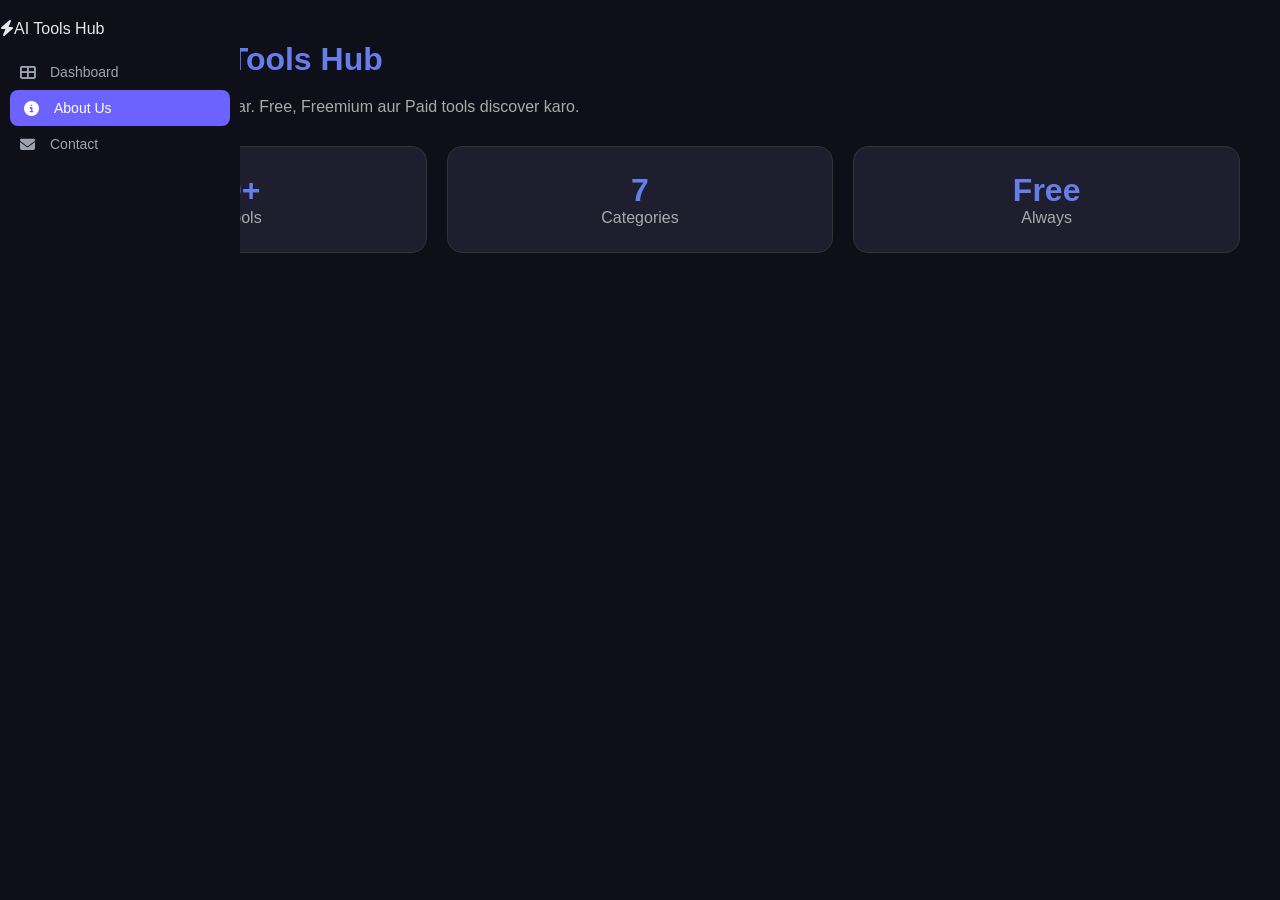
==== about.html @ 60e75125 "Add about and contact pages" ====
<!DOCTYPE html>
<html lang="en">
<head>
<meta charset="UTF-8"/>
<title>About - AI Tools Hub</title>
<link rel="stylesheet" href="css/style.css"/>
<link rel="stylesheet" href="css/sidebar.css"/>
<link rel="stylesheet" href="https://cdnjs.cloudflare.com/ajax/libs/font-awesome/6.4.0/css/all.min.css"/>
</head>
<body class="dark-mode">
<div class="layout">
<aside class="sidebar">
<div class="sidebar-header">
<div class="logo"><i class="fas fa-bolt"></i><span>AI Tools Hub</span></div>
</div>
<nav class="sidebar-nav">
<a class="nav-link" href="index.html"><i class="fas fa-th-large"></i> Dashboard</a>
<a class="nav-link active" href="about.html"><i class="fas fa-info-circle"></i> About Us</a>
<a class="nav-link" href="contact.html"><i class="fas fa-envelope"></i> Contact</a>
</nav>
</aside>
<main class="main-content" style="padding:40px">
<h1 style="color:#667eea">⚡ About AI Tools Hub</h1>
<p style="color:#aaa;margin-top:20px">70+ best AI tools ek jagah par. Free, Freemium aur Paid tools discover karo.</p>
<div style="display:grid;grid-template-columns:repeat(3,1fr);gap:20px;margin-top:30px">
<div style="background:#1e1e2e;padding:25px;border-radius:15px;text-align:center;border:1px solid #333">
<div style="font-size:2rem;color:#667eea;font-weight:700">70+</div>
<div style="color:#aaa">AI Tools</div>
</div>
<div style="background:#1e1e2e;padding:25px;border-radius:15px;text-align:center;border:1px solid #333">
<div style="font-size:2rem;color:#667eea;font-weight:700">7</div>
<div style="color:#aaa">Categories</div>
</div>
<div style="background:#1e1e2e;padding:25px;border-radius:15px;text-align:center;border:1px solid #333">
<div style="font-size:2rem;color:#667eea;font-weight:700">Free</div>
<div style="color:#aaa">Always</div>
</div>
</div>
</main>
</div>
</body>
</html>
---- css/style.css ----
/* ===== ROOT VARIABLES ===== */
:root {
  --primary: #6c63ff;
    --sidebar-bg: #0f0f1a;
      --sidebar-text: #ffffff;
        --main-bg: #f5f6fa;
          --card-bg: #ffffff;
            --text-dark: #1a1a2e;
              --text-gray: #6b7280;
                --border: #e5e7eb;
                  --star: #f59e0b;
                  }

                  /* ===== RESET ===== */
                  * {
                    margin: 0;
                      padding: 0;
                        box-sizing: border-box;
                          font-family: 'Inter', sans-serif;
                          }

                          /* ===== LAYOUT ===== */
                          .app-wrapper {
                            display: flex;
                              min-height: 100vh;
                              }

                              .main-area {
                                flex: 1;
                                  display: flex;
                                    flex-direction: column;
                                      background: var(--main-bg);
                                      }

                                      .content {
                                        padding: 24px;
                                          flex: 1;
                                          }
                                             /* ===== NAVBAR ===== */
                                             .navbar {
                                               height: 70px;
                                                 background: #ffffff;
                                                   display: flex;
                                                     align-items: center;
                                                       justify-content: space-between;
                                                         padding: 0 28px;
                                                           border-bottom: 1px solid var(--border);
                                                             position: sticky;
                                                               top: 0;
                                                                 z-index: 99;
                                                                   margin-left: 240px;
                                                                   }

                                                                   /* ===== WELCOME TEXT ===== */
                                                                   .navbar-left h3 {
                                                                     font-size: 15px;
                                                                       font-weight: 600;
                                                                         color: var(--text-dark);
                                                                         }

                                                                         .navbar-left p {
                                                                           font-size: 12px;
                                                                             color: var(--text-gray);
                                                                               margin-top: 2px;
                                                                               }

                                                                               /* ===== SEARCH BAR ===== */
                                                                               .search-bar {
                                                                                 display: flex;
                                                                                   align-items: center;
                                                                                     background: #f3f4f6;
                                                                                       border-radius: 10px;
                                                                                         padding: 8px 16px;
                                                                                           gap: 10px;
                                                                                             width: 320px;
                                                                                               border: 1px solid transparent;
                                                                                                 transition: all 0.2s;
                                                                                                 }

                                                                                                 .search-bar:focus-within {
                                                                                                   border-color: #6c63ff;
                                                                                                     background: #ffffff;
                                                                                                       box-shadow: 0 0 0 3px #6c63ff20;
                                                                                                       }

                                                                                                       .search-bar i {
                                                                                                         color: #9ca3af;
                                                                                                           font-size: 14px;
                                                                                                           }

                                                                                                           .search-bar input {
                                                                                                             border: none;
                                                                                                               background: none;
                                                                                                                 outline: none;
                                                                                                                   font-size: 14px;
                                                                                                                     color: var(--text-dark);
                                                                                                                       width: 100%;
                                                                                                                       }

                                                                                                                       .search-bar input::placeholder {
                                                                                                                         color: #9ca3af;
                                                                                                                         }

                                                                                                                         /* ===== NAVBAR RIGHT ICONS ===== */
                                                                                                                         .navbar-right {
                                                                                                                           display: flex;
                                                                                                                             align-items: center;
                                                                                                                               gap: 16px;
                                                                                                                               }

                                                                                                                               .icon-btn {
                                                                                                                                 width: 38px;
                                                                                                                                   height: 38px;
                                                                                                                                     border-radius: 10px;
                                                                                                                                       background: #f3f4f6;
                                                                                                                                         border: none;
                                                                                                                                           cursor: pointer;
                                                                                                                                             display: flex;
                                                                                                                                               align-items: center;
                                                                                                                                                 justify-content: center;
                                                                                                                                                   color: #6b7280;
                                                                                                                                                     font-size: 16px;
                                                                                                                                                       position: relative;
                                                                                                                                                         transition: all 0.2s;
                                                                                                                                                         }

                                                                                                                                                         .icon-btn:hover {
                                                                                                                                                           background: #6c63ff;
                                                                                                                                                             color: white;
                                                                                                                                                             }

                                                                                                                                                             /* Notification Badge */
                                                                                                                                                             .icon-btn .badge {
                                                                                                                                                               position: absolute;
                                                                                                                                                                 top: -4px;
                                                                                                                                                                   right: -4px;
                                                                                                                                                                     width: 16px;
                                                                                                                                                                       height: 16px;
                                                                                                                                                                         background: #ef4444;
                                                                                                                                                                           border-radius: 50%;
                                                                                                                                                                             font-size: 9px;
                                                                                                                                                                               color: white;
                                                                                                                                                                                 display: flex;
                                                                                                                                                                                   align-items: center;
                                                                                                                                                                                     justify-content: center;
                                                                                                                                                                                       font-weight: 700;
                                                                                                                                                                                       }

                                                                                                                                                                                       /* ===== PROFILE AVATAR ===== */
                                                                                                                                                                                       .profile-avatar {
                                                                                                                                                                                         width: 38px;
                                                                                                                                                                                           height: 38px;
                                                                                                                                                                                             border-radius: 50%;
                                                                                                                                                                                               background: #6c63ff;
                                                                                                                                                                                                 color: white;
                                                                                                                                                                                                   font-weight: 700;
                                                                                                                                                                                                     font-size: 15px;
                                                                                                                                                                                                       display: flex;
                                                                                                                                                                                                         align-items: center;
                                                                                                                                                                                                           justify-content: center;
                                                                                                                                                                                                             cursor: pointer;
                                                                                                                                                                                                               border: 2px solid #6c63ff40;
                                                                                                                                                                                                                 transition: all 0.2s;
                                                                                                                                                                                                                 }

                                                                                                                                                                                                                 .profile-avatar:hover {
                                                                                                                                                                                                                   border-color: #6c63ff;
                                                                                                                                                                                                                     transform: scale(1.05);
                                                                                                                                                                                                                     }
                                                                                                                                                                                                                      /* ===== MAIN AREA ===== */
                                                                                                                                                                                                                      .main-area {
                                                                                                                                                                                                                        margin-left: 240px;
                                                                                                                                                                                                                          flex: 1;
                                                                                                                                                                                                                            display: flex;
                                                                                                                                                                                                                              flex-direction: column;
                                                                                                                                                                                                                                min-height: 100vh;
                                                                                                                                                                                                                                  background: #f5f6fa;
                                                                                                                                                                                                                                  }

                                                                                                                                                                                                                                  .content {
                                                                                                                                                                                                                                    padding: 28px;
                                                                                                                                                                                                                                      flex: 1;
                                                                                                                                                                                                                                      }
                                                                                                                                                                                                                                      /* ===== DARK MODE ===== */
                                                                                                                                                                                                                                      body.dark-mode {
                                                                                                                                                                                                                                        background: #0f0f1a;
                                                                                                                                                                                                                                          color: #e5e7eb;
                                                                                                                                                                                                                                          }

                                                                                                                                                                                                                                          /* Navbar */
                                                                                                                                                                                                                                          body.dark-mode .navbar {
                                                                                                                                                                                                                                            background: #1a1a2e;
                                                                                                                                                                                                                                              border-bottom-color: #ffffff15;
                                                                                                                                                                                                                                              }

                                                                                                                                                                                                                                              body.dark-mode .navbar-left h3 {
                                                                                                                                                                                                                                                color: #ffffff;
                                                                                                                                                                                                                                                }

                                                                                                                                                                                                                                                body.dark-mode .navbar-left p {
                                                                                                                                                                                                                                                  color: #9ca3af;
                                                                                                                                                                                                                                                  }

                                                                                                                                                                                                                                                  /* Search Bar */
                                                                                                                                                                                                                                                  body.dark-mode .search-bar {
                                                                                                                                                                                                                                                    background: #0f0f1a;
                                                                                                                                                                                                                                                      border-color: #ffffff20;
                                                                                                                                                                                                                                                      }

                                                                                                                                                                                                                                                      body.dark-mode .search-bar input {
                                                                                                                                                                                                                                                        color: #ffffff;
                                                                                                                                                                                                                                                        }

                                                                                                                                                                                                                                                        body.dark-mode .search-bar input::placeholder {
                                                                                                                                                                                                                                                          color: #6b7280;
                                                                                                                                                                                                                                                          }

                                                                                                                                                                                                                                                          body.dark-mode .search-bar:focus-within {
                                                                                                                                                                                                                                                            border-color: #6c63ff;
                                                                                                                                                                                                                                                              background: #1a1a2e;
                                                                                                                                                                                                                                                              }

                                                                                                                                                                                                                                                              /* Icon Buttons */
                                                                                                                                                                                                                                                              body.dark-mode .icon-btn {
                                                                                                                                                                                                                                                                background: #0f0f1a;
                                                                                                                                                                                                                                                                  color: #9ca3af;
                                                                                                                                                                                                                                                                    border: 1px solid #ffffff15;
                                                                                                                                                                                                                                                                    }

                                                                                                                                                                                                                                                                    body.dark-mode .icon-btn:hover {
                                                                                                                                                                                                                                                                      background: #6c63ff;
                                                                                                                                                                                                                                                                        color: white;
                                                                                                                                                                                                                                                                          border-color: #6c63ff;
                                                                                                                                                                                                                                                                          }

                                                                                                                                                                                                                                                                          /* Main Area */
                                                                                                                                                                                                                                                                          body.dark-mode .main-area {
                                                                                                                                                                                                                                                                            background: #0f0f1a;
                                                                                                                                                                                                                                                                            }

                                                                                                                                                                                                                                                                            body.dark-mode .content {
                                                                                                                                                                                                                                                                              background: #0f0f1a;
                                                                                                                                                                                                                                                                              }

                                                                                                                                                                                                                                                                              /* Page Header */
                                                                                                                                                                                                                                                                              body.dark-mode .page-header h1 {
                                                                                                                                                                                                                                                                                color: #ffffff;
                                                                                                                                                                                                                                                                                }

                                                                                                                                                                                                                                                                                body.dark-mode .page-header p {
                                                                                                                                                                                                                                                                                  color: #9ca3af;
                                                                                                                                                                                                                                                                                  }

                                                                                                                                                                                                                                                                                  /* Filter Buttons */
                                                                                                                                                                                                                                                                                  body.dark-mode .filter-btn {
                                                                                                                                                                                                                                                                                    background: #1a1a2e;
                                                                                                                                                                                                                                                                                      border-color: #ffffff20;
                                                                                                                                                                                                                                                                                        color: #9ca3af;
                                                                                                                                                                                                                                                                                        }

                                                                                                                                                                                                                                                                                        body.dark-mode .filter-btn:hover {
                                                                                                                                                                                                                                                                                          border-color: #6c63ff;
                                                                                                                                                                                                                                                                                            color: #6c63ff;
                                                                                                                                                                                                                                                                                            }

                                                                                                                                                                                                                                                                                            body.dark-mode .filter-btn.active {
                                                                                                                                                                                                                                                                                              background: #6c63ff;
                                                                                                                                                                                                                                                                                                color: white;
                                                                                                                                                                                                                                                                                                  border-color: #6c63ff;
                                                                                                                                                                                                                                                                                                  }

                                                                                                                                                                                                                                                                                                  /* Sort Dropdown */
                                                                                                                                                                                                                                                                                                  body.dark-mode .sort-select {
                                                                                                                                                                                                                                                                                                    background: #1a1a2e;
                                                                                                                                                                                                                                                                                                      border-color: #ffffff20;
                                                                                                                                                                                                                                                                                                        color: #9ca3af;
                                                                                                                                                                                                                                                                                                        }

                                                                                                                                                                                                                                                                                                        /* Results Count */
                                                                                                                                                                                                                                                                                                        body.dark-mode .results-count {
                                                                                                                                                                                                                                                                                                          color: #9ca3af;
                                                                                                                                                                                                                                                                                                          }

                                                                                                                                                                                                                                                                                                          /* Tool Cards */
                                                                                                                                                                                                                                                                                                          body.dark-mode .tool-card {
                                                                                                                                                                                                                                                                                                            background: #1a1a2e;
                                                                                                                                                                                                                                                                                                              border-color: #ffffff15;
                                                                                                                                                                                                                                                                                                              }

                                                                                                                                                                                                                                                                                                              body.dark-mode .tool-card:hover {
                                                                                                                                                                                                                                                                                                                border-color: #6c63ff40;
                                                                                                                                                                                                                                                                                                                  box-shadow: 0 12px 32px rgba(108, 99, 255, 0.15);
                                                                                                                                                                                                                                                                                                                  }

                                                                                                                                                                                                                                                                                                                  body.dark-mode .tool-name {
                                                                                                                                                                                                                                                                                                                    color: #ffffff;
                                                                                                                                                                                                                                                                                                                    }

                                                                                                                                                                                                                                                                                                                    body.dark-mode .tool-desc {
                                                                                                                                                                                                                                                                                                                      color: #9ca3af;
                                                                                                                                                                                                                                                                                                                      }

                                                                                                                                                                                                                                                                                                                      body.dark-mode .tool-pricing {
                                                                                                                                                                                                                                                                                                                        color: #9ca3af;
                                                                                                                                                                                                                                                                                                                        }

                                                                                                                                                                                                                                                                                                                        body.dark-mode .tool-pricing strong {
                                                                                                                                                                                                                                                                                                                          color: #e5e7eb;
                                                                                                                                                                                                                                                                                                                          }

                                                                                                                                                                                                                                                                                                                          body.dark-mode .tool-rating span {
                                                                                                                                                                                                                                                                                                                            color: #ffffff;
                                                                                                                                                                                                                                                                                                                            }

                                                                                                                                                                                                                                                                                                                            body.dark-mode .tool-rating small {
                                                                                                                                                                                                                                                                                                                              color: #9ca3af;
                                                                                                                                                                                                                                                                                                                              }

                                                                                                                                                                                                                                                                                                                              /* Bookmark Button */
                                                                                                                                                                                                                                                                                                                              body.dark-mode .bookmark-btn {
                                                                                                                                                                                                                                                                                                                                background: #0f0f1a;
                                                                                                                                                                                                                                                                                                                                  border-color: #ffffff20;
                                                                                                                                                                                                                                                                                                                                    color: #9ca3af;
                                                                                                                                                                                                                                                                                                                                    }

                                                                                                                                                                                                                                                                                                                                    body.dark-mode .bookmark-btn:hover,
                                                                                                                                                                                                                                                                                                                                    body.dark-mode .bookmark-btn.active {
                                                                                                                                                                                                                                                                                                                                      background: #6c63ff;
                                                                                                                                                                                                                                                                                                                                        color: white;
                                                                                                                                                                                                                                                                                                                                          border-color: #6c63ff;
                                                                                                                                                                                                                                                                                                                                          }

                                                                                                                                                                                                                                                                                                                                          /* Load More Button */
                                                                                                                                                                                                                                                                                                                                          body.dark-mode .load-more-btn {
                                                                                                                                                                                                                                                                                                                                            background: #1a1a2e;
                                                                                                                                                                                                                                                                                                                                              border-color: #ffffff20;
                                                                                                                                                                                                                                                                                                                                                color: #6c63ff;
                                                                                                                                                                                                                                                                                                                                                }

                                                                                                                                                                                                                                                                                                                                                body.dark-mode .load-more-btn:hover {
                                                                                                                                                                                                                                                                                                                                                  background: #6c63ff;
                                                                                                                                                                                                                                                                                                                                                    color: white;
                                                                                                                                                                                                                                                                                                                                                      border-color: #6c63ff;
                                                                                                                                                                                                                                                                                                                                                      }

                                                                                                                                                                                                                                                                                                                                                      /* Empty State */
                                                                                                                                                                                                                                                                                                                                                      body.dark-mode .tools-grid > div {
                                                                                                                                                                                                                                                                                                                                                        color: #9ca3af;
                                                                                                                                                                                                                                                                                                                                                        }

                                                                                                                                                                                                                                                                                                                                                        /* Smooth Transition */
                                                                                                                                                                                                                                                                                                                                                        body,
                                                                                                                                                                                                                                                                                                                                                        .navbar,
                                                                                                                                                                                                                                                                                                                                                        .tool-card,
                                                                                                                                                                                                                                                                                                                                                        .filter-btn,
                                                                                                                                                                                                                                                                                                                                                        .search-bar,
                                                                                                                                                                                                                                                                                                                                                        .sort-select,
                                                                                                                                                                                                                                                                                                                                                        .icon-btn,
                                                                                                                                                                                                                                                                                                                                                        .bookmark-btn,
                                                                                                                                                                                                                                                                                                                                                        .load-more-btn,
                                                                                                                                                                                                                                                                                                                                                        .main-area,
                                                                                                                                                                                                                                                                                                                                                        .content {
                                                                                                                                                                                                                                                                                                                                                          transition: background 0.3s ease, 
                                                                                                                                                                                                                                                                                                                                                                        color 0.3s ease, 
                                                                                                                                                                                                                                                                                                                                                                                      border-color 0.3s ease;
                                                                                                                                                                                                                                                                                                                                                                                      }
                                                                                                                                                                                                                                                                                                                                                                                      #languageSelector{
                                                                                                                                                                                                                                                                                                                                                                                            padding:8px 12px;
                                                                                                                                                                                                                                                                                                                                                                                                border-radius:8px;
                                                                                                                                                                                                                                                                                                                                                                                                    border:1px solid #ddd;
                                                                                                                                                                                                                                                                                                                                                                                                        cursor:pointer;
                                                                                                                                                                                                                                                                                                                                                                                                        }
                                                                                                                                                                                                                                                                                                                                                                                                         .user-menu{
                                                                                                                                                                                                                                                                                                                                                                                                              position:relative;
                                                                                                                                                                                                                                                                                                                                                                                                              }

                                                                                                                                                                                                                                                                                                                                                                                                              .user-menu img{
                                                                                                                                                                                                                                                                                                                                                                                                                  width:40px;
                                                                                                                                                                                                                                                                                                                                                                                                                      height:40px;
                                                                                                                                                                                                                                                                                                                                                                                                                          border-radius:50%;
                                                                                                                                                                                                                                                                                                                                                                                                                              cursor:pointer;
                                                                                                                                                                                                                                                                                                                                                                                                                              }

                                                                                                                                                                                                                                                                                                                                                                                                                              .dropdown-menu{
                                                                                                                                                                                                                                                                                                                                                                                                                                  display:none;

                                                                                                                                                                                                                                                                                                                                                                                                                                      position:absolute;

                                                                                                                                                                                                                                                                                                                                                                                                                                          right:0;

                                                                                                                                                                                                                                                                                                                                                                                                                                              top:50px;

                                                                                                                                                                                                                                                                                                                                                                                                                                                  background:white;

                                                                                                                                                                                                                                                                                                                                                                                                                                                      width:180px;

                                                                                                                                                                                                                                                                                                                                                                                                                                                          border-radius:10px;

                                                                                                                                                                                                                                                                                                                                                                                                                                                              box-shadow:0 5px 20px rgba(0,0,0,.1);
                                                                                                                                                                                                                                                                                                                                                                                                                                                              }

                                                                                                                                                                                                                                                                                                                                                                                                                                                              .dropdown-menu a{

                                                                                                                                                                                                                                                                                                                                                                                                                                                                  display:block;

                                                                                                                                                                                                                                                                                                                                                                                                                                                                      padding:12px;

                                                                                                                                                                                                                                                                                                                                                                                                                                                                          text-decoration:none;

                                                                                                                                                                                                                                                                                                                                                                                                                                                                              color:#333;

                                                                                                                                                                                                                                                                                                                                                                                                                                                                              }
                                                                                                                                                                                                                                                                                                                                                                                                                                                                               .recent-tool{

                                                                                                                                                                                                                                                                                                                                                                                                                                                                                    display:flex;

                                                                                                                                                                                                                                                                                                                                                                                                                                                                                        align-items:center;

                                                                                                                                                                                                                                                                                                                                                                                                                                                                                            gap:10px;

                                                                                                                                                                                                                                                                                                                                                                                                                                                                                                background:white;

                                                                                                                                                                                                                                                                                                                                                                                                                                                                                                    padding:10px;

                                                                                                                                                                                                                                                                                                                                                                                                                                                                                                        margin-top:10px;

                                                                                                                                                                                                                                                                                                                                                                                                                                                                                                            border-radius:10px;

                                                                                                                                                                                                                                                                                                                                                                                                                                                                                                            }
---- css/sidebar.css ----
/* ===== SIDEBAR ===== */
.sidebar {
  width: 240px;
    min-height: 100vh;
      background: #0f0f1a;
        display: flex;
          flex-direction: column;
            padding: 20px 0;
              position: fixed;
                left: 0;
                  top: 0;
                    z-index: 100;
                      overflow-y: auto;
                      }

                      /* ===== LOGO ===== */
                      .sidebar-logo {
                        display: flex;
                          align-items: center;
                            gap: 10px;
                              padding: 0 20px 24px 20px;
                                border-bottom: 1px solid #ffffff15;
                                }

                                .logo-icon {
                                  width: 36px;
                                    height: 36px;
                                      background: #6c63ff;
                                        border-radius: 10px;
                                          display: flex;
                                            align-items: center;
                                              justify-content: center;
                                                color: white;
                                                  font-size: 18px;
                                                  }

                                                  .logo-text h2 {
                                                    color: #ffffff;
                                                      font-size: 15px;
                                                        font-weight: 700;
                                                        }

                                                        .logo-text span {
                                                          color: #9ca3af;
                                                            font-size: 11px;
                                                            }

                                                            /* ===== NAV LINKS ===== */
                                                            .sidebar-nav {
                                                              padding: 16px 0;
                                                              }

                                                              .nav-section-title {
                                                                color: #6b7280;
                                                                  font-size: 10px;
                                                                    font-weight: 600;
                                                                      text-transform: uppercase;
                                                                        letter-spacing: 1px;
                                                                          padding: 8px 20px;
                                                                            margin-top: 8px;
                                                                            }

                                                                            .nav-link {
                                                                              display: flex;
                                                                                align-items: center;
                                                                                  gap: 12px;
                                                                                    padding: 10px 20px;
                                                                                      color: #9ca3af;
                                                                                        text-decoration: none;
                                                                                          font-size: 14px;
                                                                                            font-weight: 500;
                                                                                              transition: all 0.2s;
                                                                                                cursor: pointer;
                                                                                                  border: none;
                                                                                                    background: none;
                                                                                                      width: 100%;
                                                                                                      }

                                                                                                      .nav-link:hover {
                                                                                                        background: #ffffff10;
                                                                                                          color: #ffffff;
                                                                                                          }

                                                                                                          .nav-link.active {
                                                                                                            background: #6c63ff;
                                                                                                              color: #ffffff;
                                                                                                                border-radius: 8px;
                                                                                                                  margin: 0 10px;
                                                                                                                    padding: 10px 14px;
                                                                                                                      width: calc(100% - 20px);
                                                                                                                      }

                                                                                                                      .nav-link i {
                                                                                                                        width: 18px;
                                                                                                                          font-size: 15px;
                                                                                                                          }

                                                                                                                          /* ===== DARK MODE TOGGLE ===== */
                                                                                                                          .sidebar-footer {
                                                                                                                            margin-top: auto;
                                                                                                                              padding: 16px 20px;
                                                                                                                                border-top: 1px solid #ffffff15;
                                                                                                                                }

                                                                                                                                .dark-toggle {
                                                                                                                                  display: flex;
                                                                                                                                    align-items: center;
                                                                                                                                      justify-content: space-between;
                                                                                                                                        color: #9ca3af;
                                                                                                                                          font-size: 14px;
                                                                                                                                          }

                                                                                                                                          .toggle-switch {
                                                                                                                                            width: 44px;
                                                                                                                                              height: 24px;
                                                                                                                                                background: #374151;
                                                                                                                                                  border-radius: 12px;
                                                                                                                                                    position: relative;
                                                                                                                                                      cursor: pointer;
                                                                                                                                                        transition: background 0.3s;
                                                                                                                                                        }

                                                                                                                                                        .toggle-switch.on {
                                                                                                                                                          background: #6c63ff;
                                                                                                                                                          }

                                                                                                                                                          .toggle-circle {
                                                                                                                                                            width: 18px;
                                                                                                                                                              height: 18px;
                                                                                                                                                                background: white;
                                                                                                                                                                  border-radius: 50%;
                                                                                                                                                                    position: absolute;
                                                                                                                                                                      top: 3px;
                                                                                                                                                                        left: 3px;
                                                                                                                                                                          transition: left 0.3s;
                                                                                                                                                                          }

                                                                                                                                                                          .toggle-switch.on .toggle-circle {
                                                                                                                                                                            left: 23px;
                                                                                                                                                                            }
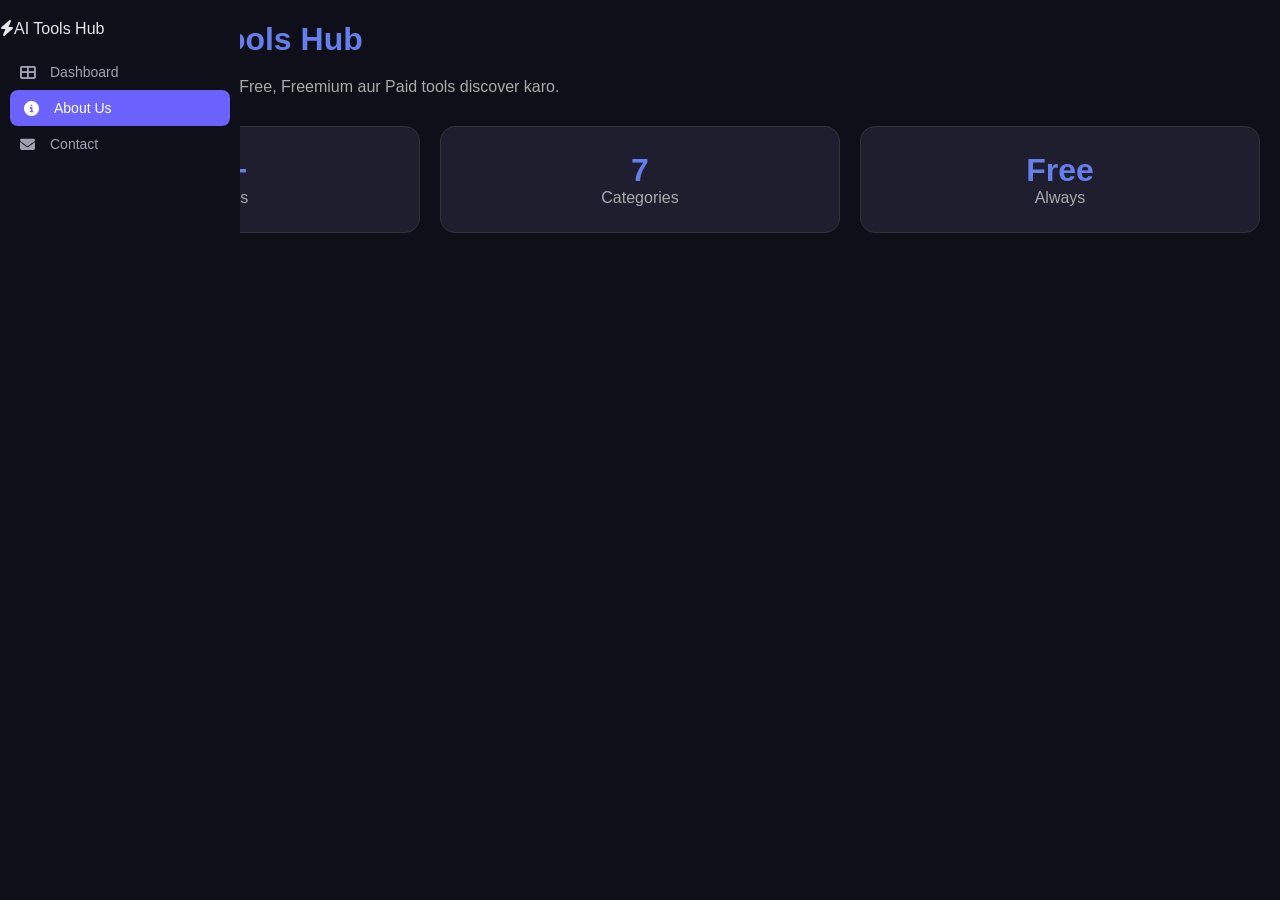
==== commit 2c00a342: "Fix layout" ====
--- a/about.html
+++ b/about.html
@@ -19,7 +19,7 @@
 <a class="nav-link" href="contact.html"><i class="fas fa-envelope"></i> Contact</a>
 </nav>
 </aside>
-<main class="main-content" style="padding:40px">
+<main class="main-content" style="padding:20px;margin-left:0;width:100%">
 <h1 style="color:#667eea">⚡ About AI Tools Hub</h1>
 <p style="color:#aaa;margin-top:20px">70+ best AI tools ek jagah par. Free, Freemium aur Paid tools discover karo.</p>
 <div style="display:grid;grid-template-columns:repeat(3,1fr);gap:20px;margin-top:30px">
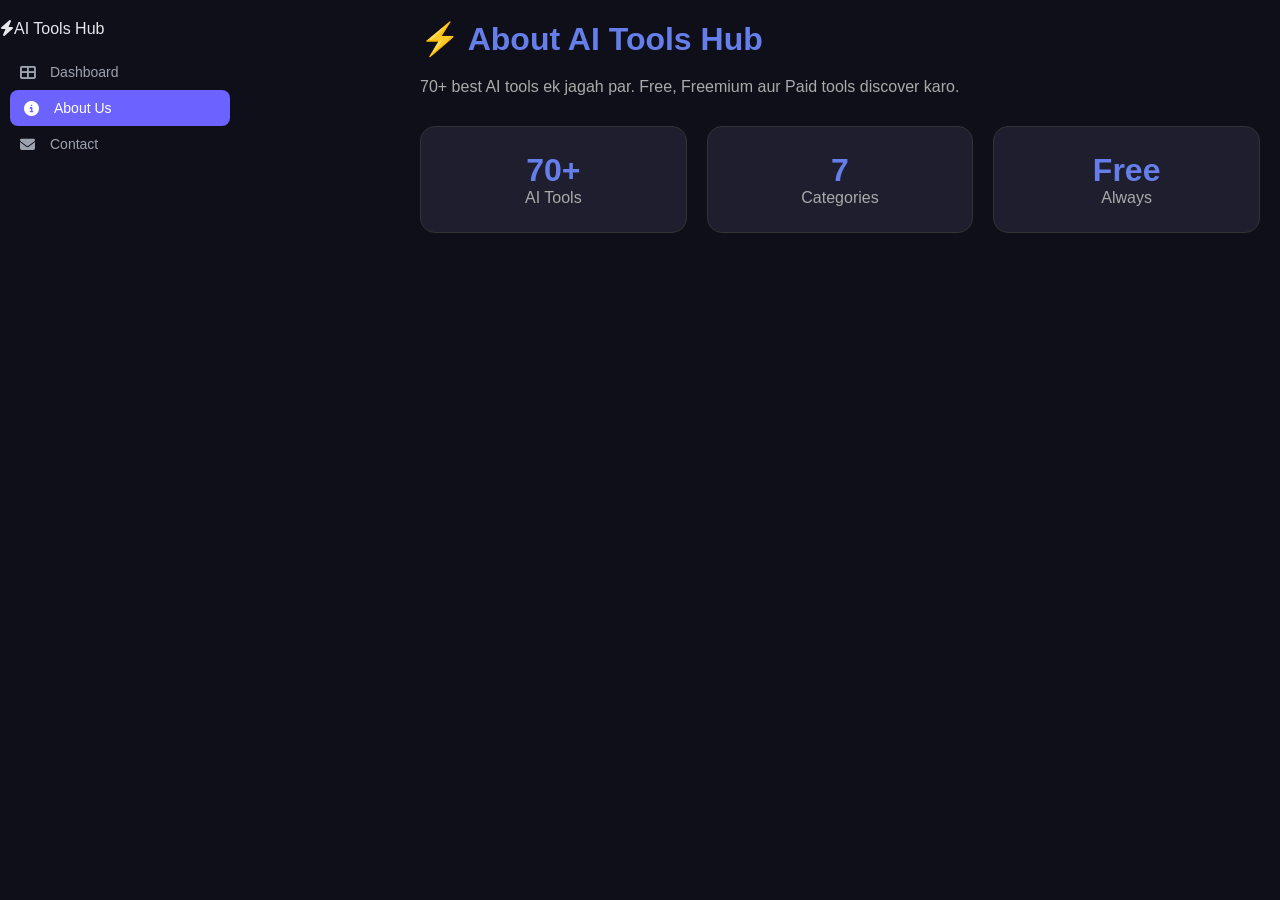
==== commit 69703f76: "Fix about layout" ====
--- a/about.html
+++ b/about.html
@@ -19,7 +19,7 @@
 <a class="nav-link" href="contact.html"><i class="fas fa-envelope"></i> Contact</a>
 </nav>
 </aside>
-<main class="main-content" style="padding:20px;margin-left:0;width:100%">
+<main class="main-content" style="padding:20px 20px 20px 170px">
 <h1 style="color:#667eea">⚡ About AI Tools Hub</h1>
 <p style="color:#aaa;margin-top:20px">70+ best AI tools ek jagah par. Free, Freemium aur Paid tools discover karo.</p>
 <div style="display:grid;grid-template-columns:repeat(3,1fr);gap:20px;margin-top:30px">
--- a/css/style.css
+++ b/css/style.css
@@ -428,4 +428,24 @@
 
                                                                                                                                                                                                                                                                                                                                                                                                                                                                                                             }
                                                                                                                                                                                                                                                                                                                                                                                                                                                                                
-                                                                                                                                                                                                                                                                                                                                                                                                         +                                                                                                                                                                                                                                                                                                                                                                                                         
+.layout {
+  display: flex;
+  min-height: 100vh;
+}
+.main-content {
+  flex: 1;
+  padding: 20px;
+  overflow-x: hidden;
+  width: calc(100% - 250px);
+  margin-left: 250px;
+}
+@media (max-width: 768px) {
+  .main-content {
+    margin-left: 0;
+    width: 100%;
+  }
+  .sidebar {
+    display: none;
+  }
+}
